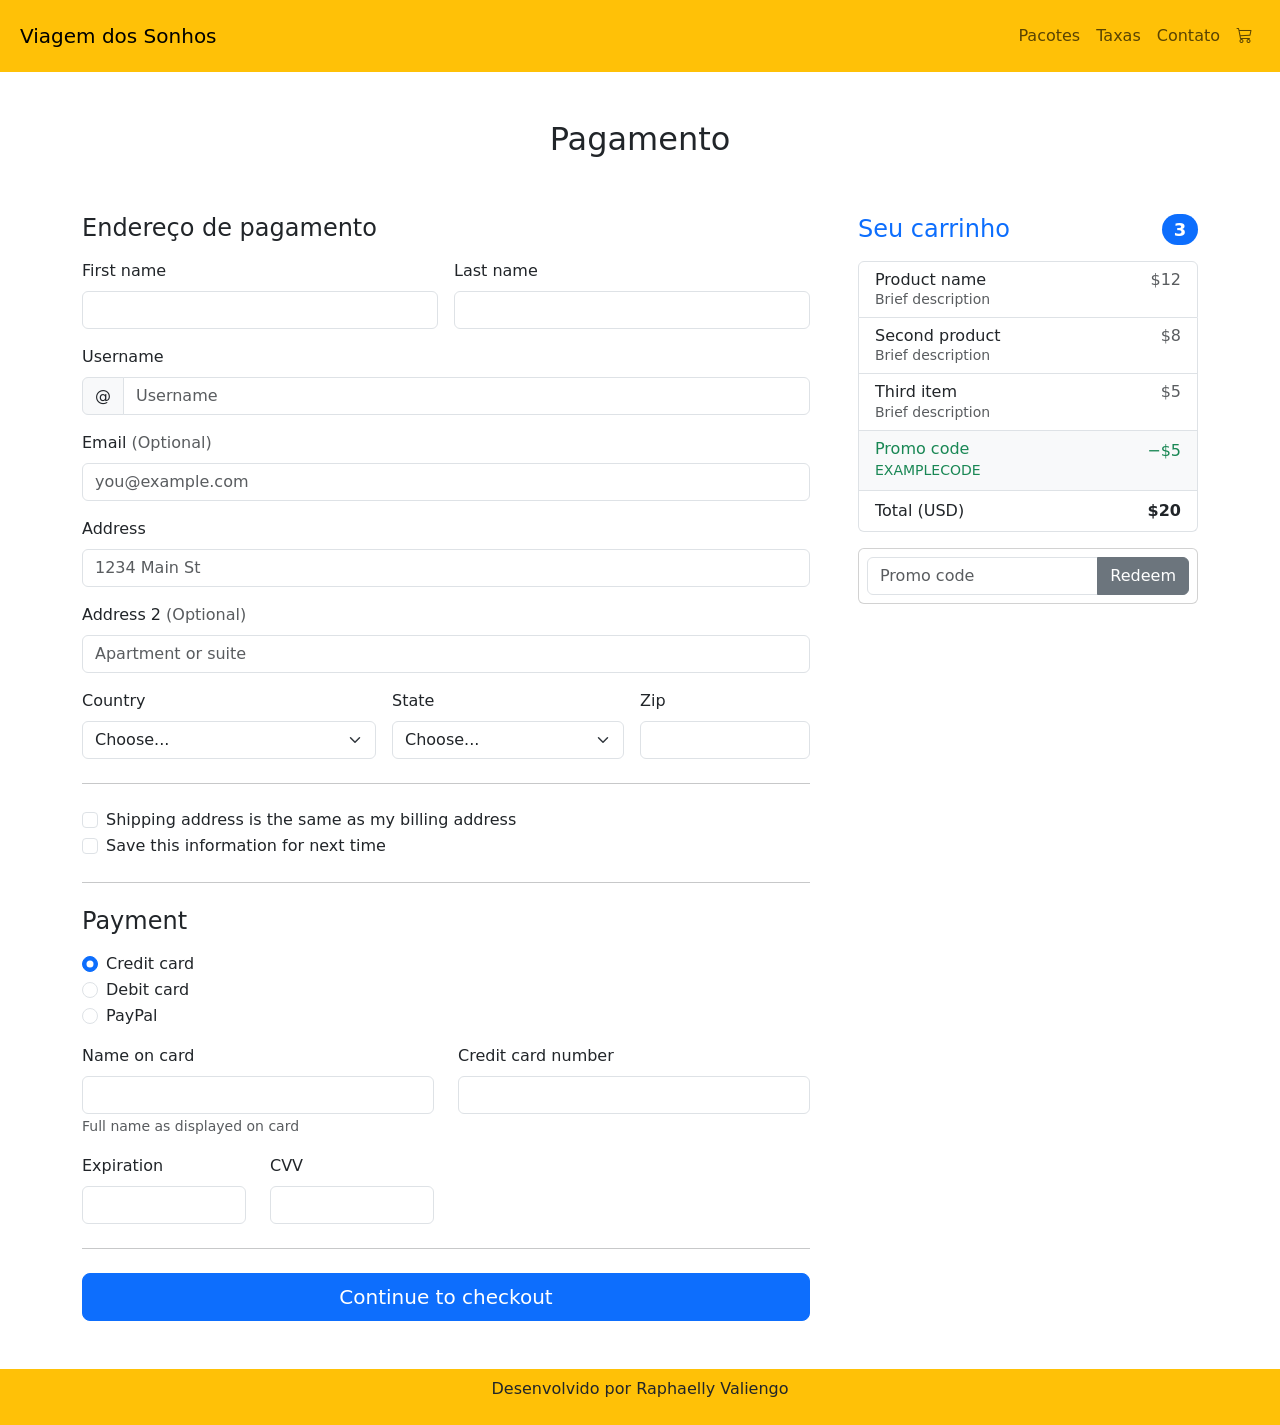
==== checkout.html @ 4e09d9ed "Adiciona modal e checkout" ====
<!DOCTYPE html>
<html lang="pt-BR">

<head>
  <meta charset="UTF-8">
  <meta name="viewport" content="width=device-width, initial-scale=1.0">
  <title>Viagem dos Sonhos</title>
  <link href="https://cdn.jsdelivr.net/npm/bootstrap@5.3.8/dist/css/bootstrap.min.css" rel="stylesheet"
    integrity="sha384-sRIl4kxILFvY47J16cr9ZwB07vP4J8+LH7qKQnuqkuIAvNWLzeN8tE5YBujZqJLB" crossorigin="anonymous">
  <link rel="stylesheet" href="https://cdn.jsdelivr.net/npm/bootstrap-icons@1.13.1/font/bootstrap-icons.min.css">
  <link rel="stylesheet" href="css/style.css">
</head>

<body>
  <header class="container-fluid p-2 bg-warning text-center">
    <nav class="navbar navbar-expand-lg bg-warning">
      <div class="container-fluid">
        <a class="navbar-brand" href="index.html">Viagem dos Sonhos</a>
        <button class="navbar-toggler" type="button" data-bs-toggle="collapse" data-bs-target="#navbarSupportedContent"
          aria-controls="navbarSupportedContent" aria-expanded="false" aria-label="Toggle navigation">
          <span class="navbar-toggler-icon"></span>
        </button>
        <div class="collapse navbar-collapse justify-content-end" id="navbarSupportedContent">
          <ul class="navbar-nav">
            <li class="nav-item">
              <a class="nav-link" aria-current="page" href="#">Pacotes</a>
            </li>
            <li class="nav-item">
              <a class="nav-link" href="#">Taxas</a>
            </li>
            <li class="nav-item">
              <a class="nav-link" href="#">Contato</a>
            </li>
            <li class="nav-item">
              <a class="nav-link" href="#">
                <i class="bi bi-cart3"></i>
              </a>
            </li>
          </ul>
        </div>
      </div>
    </nav>
  </header>

  <main class="container pb-5">
    <div class="py-5 text-center">
      <h1 class="h2">Pagamento</h1>
    </div>
    <div class="row g-5">
      <div class="col-md-5 col-lg-4 order-md-last">
        <h4 class="d-flex justify-content-between align-items-center mb-3"> <span class="text-primary">Seu
            carrinho</span> <span class="badge bg-primary rounded-pill">3</span> </h4>
        <ul class="list-group mb-3">
          <li class="list-group-item d-flex justify-content-between lh-sm">
            <div>
              <h6 class="my-0">Product name</h6> <small class="text-body-secondary">Brief description</small>
            </div> <span class="text-body-secondary">$12</span>
          </li>
          <li class="list-group-item d-flex justify-content-between lh-sm">
            <div>
              <h6 class="my-0">Second product</h6> <small class="text-body-secondary">Brief description</small>
            </div> <span class="text-body-secondary">$8</span>
          </li>
          <li class="list-group-item d-flex justify-content-between lh-sm">
            <div>
              <h6 class="my-0">Third item</h6> <small class="text-body-secondary">Brief description</small>
            </div> <span class="text-body-secondary">$5</span>
          </li>
          <li class="list-group-item d-flex justify-content-between bg-body-tertiary">
            <div class="text-success">
              <h6 class="my-0">Promo code</h6> <small>EXAMPLECODE</small>
            </div> <span class="text-success">−$5</span>
          </li>
          <li class="list-group-item d-flex justify-content-between"> <span>Total (USD)</span> <strong>$20</strong>
          </li>
        </ul>
        <form class="card p-2">
          <div class="input-group"> <input type="text" class="form-control" placeholder="Promo code"> <button
              type="submit" class="btn btn-secondary">Redeem</button> </div>
        </form>
      </div>
      <div class="col-md-7 col-lg-8">
        <h4 class="mb-3">Endereço de pagamento</h4>
        <form class="needs-validation" novalidate>
          <div class="row g-3">
            <div class="col-sm-6"> <label for="firstName" class="form-label">First name</label> <input type="text"
                class="form-control" id="firstName" placeholder="" value="" required>
              <div class="invalid-feedback">
                Valid first name is required.
              </div>
            </div>
            <div class="col-sm-6"> <label for="lastName" class="form-label">Last name</label> <input type="text"
                class="form-control" id="lastName" placeholder="" value="" required>
              <div class="invalid-feedback">
                Valid last name is required.
              </div>
            </div>
            <div class="col-12"> <label for="username" class="form-label">Username</label>
              <div class="input-group has-validation"> <span class="input-group-text">@</span> <input type="text"
                  class="form-control" id="username" placeholder="Username" required>
                <div class="invalid-feedback">
                  Your username is required.
                </div>
              </div>
            </div>
            <div class="col-12"> <label for="email" class="form-label">Email <span
                  class="text-body-secondary">(Optional)</span></label> <input type="email" class="form-control"
                id="email" placeholder="you@example.com">
              <div class="invalid-feedback">
                Please enter a valid email address for shipping updates.
              </div>
            </div>
            <div class="col-12"> <label for="address" class="form-label">Address</label> <input type="text"
                class="form-control" id="address" placeholder="1234 Main St" required>
              <div class="invalid-feedback">
                Please enter your shipping address.
              </div>
            </div>
            <div class="col-12"> <label for="address2" class="form-label">Address 2 <span
                  class="text-body-secondary">(Optional)</span></label> <input type="text" class="form-control"
                id="address2" placeholder="Apartment or suite"> </div>
            <div class="col-md-5"> <label for="country" class="form-label">Country</label> <select class="form-select"
                id="country" required>
                <option value="">Choose...</option>
                <option>United States</option>
              </select>
              <div class="invalid-feedback">
                Please select a valid country.
              </div>
            </div>
            <div class="col-md-4"> <label for="state" class="form-label">State</label> <select class="form-select"
                id="state" required>
                <option value="">Choose...</option>
                <option>California</option>
              </select>
              <div class="invalid-feedback">
                Please provide a valid state.
              </div>
            </div>
            <div class="col-md-3"> <label for="zip" class="form-label">Zip</label> <input type="text"
                class="form-control" id="zip" placeholder="" required>
              <div class="invalid-feedback">
                Zip code required.
              </div>
            </div>
          </div>
          <hr class="my-4">
          <div class="form-check"> <input type="checkbox" class="form-check-input" id="same-address"> <label
              class="form-check-label" for="same-address">Shipping address is the same as my billing address</label>
          </div>
          <div class="form-check"> <input type="checkbox" class="form-check-input" id="save-info"> <label
              class="form-check-label" for="save-info">Save this information for next time</label> </div>
          <hr class="my-4">
          <h4 class="mb-3">Payment</h4>
          <div class="my-3">
            <div class="form-check"> <input id="credit" name="paymentMethod" type="radio" class="form-check-input"
                checked required> <label class="form-check-label" for="credit">Credit card</label> </div>
            <div class="form-check"> <input id="debit" name="paymentMethod" type="radio" class="form-check-input"
                required> <label class="form-check-label" for="debit">Debit card</label> </div>
            <div class="form-check"> <input id="paypal" name="paymentMethod" type="radio" class="form-check-input"
                required> <label class="form-check-label" for="paypal">PayPal</label> </div>
          </div>
          <div class="row gy-3">
            <div class="col-md-6"> <label for="cc-name" class="form-label">Name on card</label> <input type="text"
                class="form-control" id="cc-name" placeholder="" required> <small class="text-body-secondary">Full
                name as displayed on card</small>
              <div class="invalid-feedback">
                Name on card is required
              </div>
            </div>
            <div class="col-md-6"> <label for="cc-number" class="form-label">Credit card number</label> <input
                type="text" class="form-control" id="cc-number" placeholder="" required>
              <div class="invalid-feedback">
                Credit card number is required
              </div>
            </div>
            <div class="col-md-3"> <label for="cc-expiration" class="form-label">Expiration</label> <input type="text"
                class="form-control" id="cc-expiration" placeholder="" required>
              <div class="invalid-feedback">
                Expiration date required
              </div>
            </div>
            <div class="col-md-3"> <label for="cc-cvv" class="form-label">CVV</label> <input type="text"
                class="form-control" id="cc-cvv" placeholder="" required>
              <div class="invalid-feedback">
                Security code required
              </div>
            </div>
          </div>
          <hr class="my-4"> <button class="w-100 btn btn-primary btn-lg" type="submit">Continue to checkout</button>
        </form>
      </div>
    </div>
  </main>

  <footer class="container-fluid bg-warning p-2 text-center">
    <p>Desenvolvido por Raphaelly Valiengo</p>
  </footer>
  <script src="https://cdn.jsdelivr.net/npm/bootstrap@5.3.8/dist/js/bootstrap.bundle.min.js"
    integrity="sha384-FKyoEForCGlyvwx9Hj09JcYn3nv7wiPVlz7YYwJrWVcXK/BmnVDxM+D2scQbITxI"
    crossorigin="anonymous"></script>
</body>

</html>
---- css/style.css ----
h2 {
    font-size: 24px;
    text-transform: uppercase;
    color: #303030;
    font-weight: 600;
}

.carousel-caption h5 {
    font-size: 80px;
    color: #ffc107;
    text-shadow: 2px 2px 2px black;
}
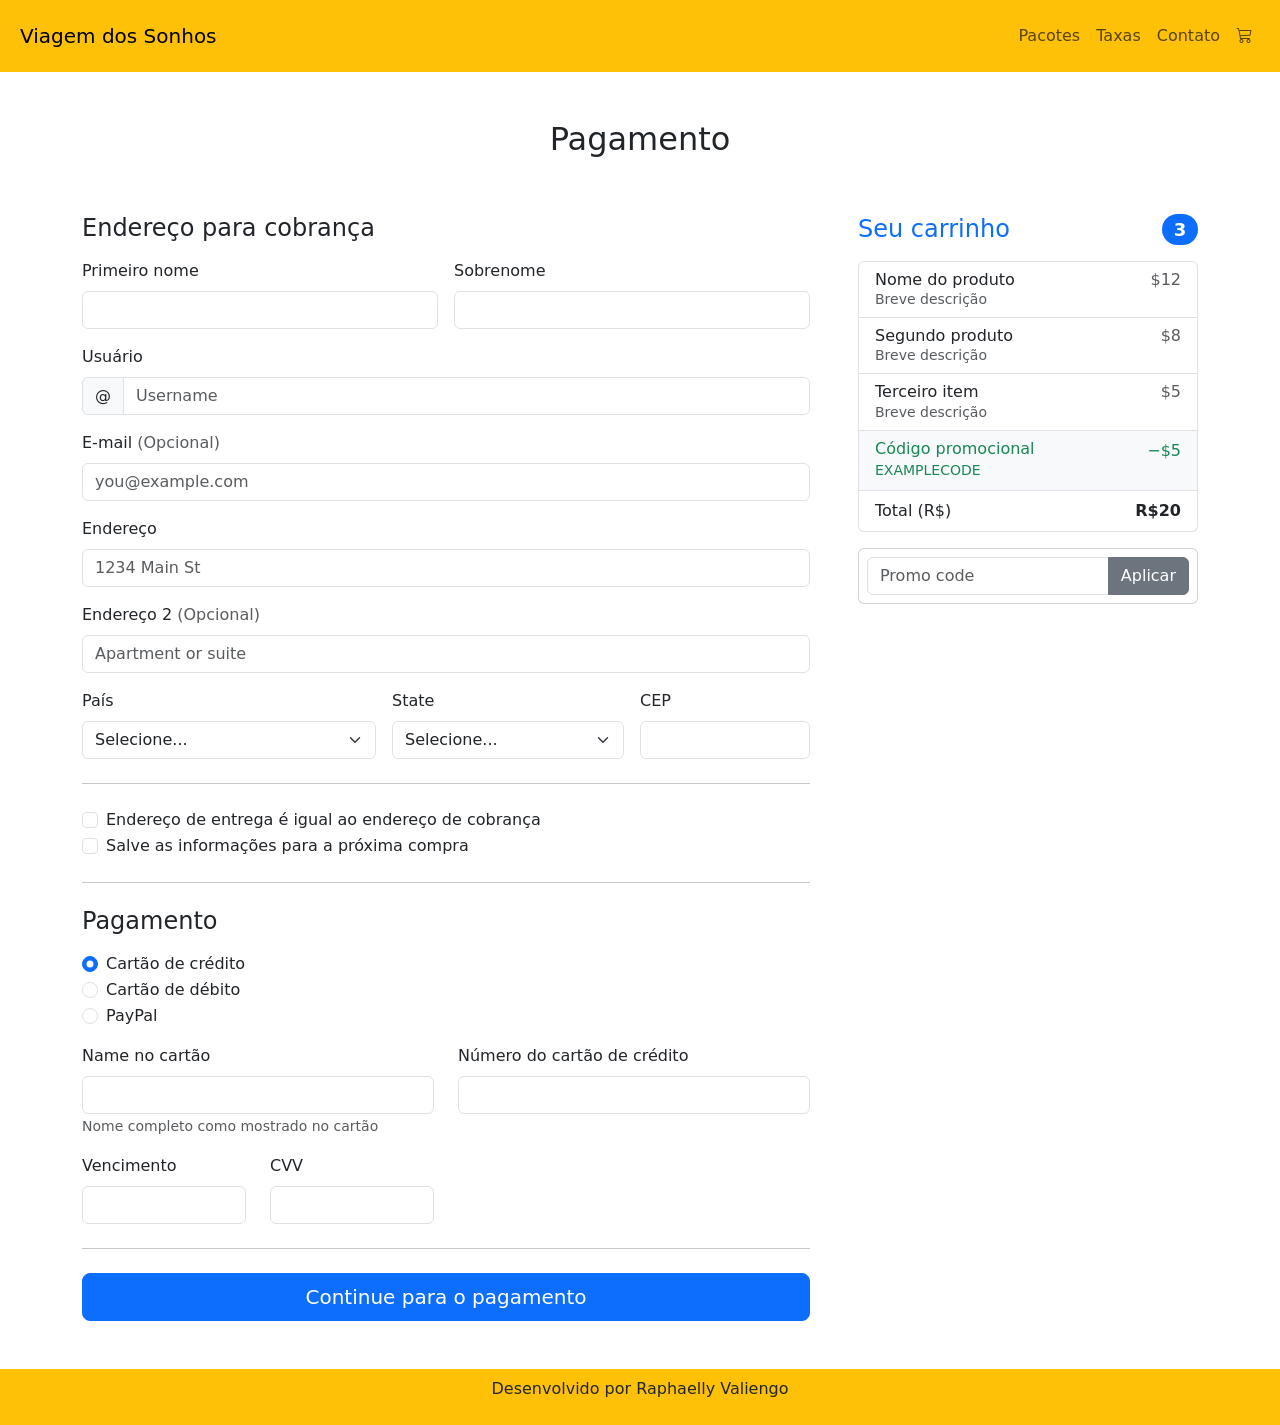
==== commit 4407b85c: "Adiciona tradução para o checkout" ====
--- a/checkout.html
+++ b/checkout.html
@@ -23,16 +23,16 @@
         <div class="collapse navbar-collapse justify-content-end" id="navbarSupportedContent">
           <ul class="navbar-nav">
             <li class="nav-item">
-              <a class="nav-link" aria-current="page" href="#">Pacotes</a>
-            </li>
-            <li class="nav-item">
-              <a class="nav-link" href="#">Taxas</a>
-            </li>
-            <li class="nav-item">
-              <a class="nav-link" href="#">Contato</a>
-            </li>
-            <li class="nav-item">
-              <a class="nav-link" href="#">
+              <a class="nav-link" aria-current="page" href="index.html#pacotes">Pacotes</a>
+            </li>
+            <li class="nav-item">
+              <a class="nav-link" href="index.html#taxas">Taxas</a>
+            </li>
+            <li class="nav-item">
+              <a class="nav-link" href="index.html#contato">Contato</a>
+            </li>
+            <li class="nav-item">
+              <a class="nav-link" href="checkout.html">
                 <i class="bi bi-cart3"></i>
               </a>
             </li>
@@ -53,141 +53,142 @@
         <ul class="list-group mb-3">
           <li class="list-group-item d-flex justify-content-between lh-sm">
             <div>
-              <h6 class="my-0">Product name</h6> <small class="text-body-secondary">Brief description</small>
+              <h6 class="my-0">Nome do produto</h6> <small class="text-body-secondary">Breve descrição</small>
             </div> <span class="text-body-secondary">$12</span>
           </li>
           <li class="list-group-item d-flex justify-content-between lh-sm">
             <div>
-              <h6 class="my-0">Second product</h6> <small class="text-body-secondary">Brief description</small>
+              <h6 class="my-0">Segundo produto</h6> <small class="text-body-secondary">Breve descrição</small>
             </div> <span class="text-body-secondary">$8</span>
           </li>
           <li class="list-group-item d-flex justify-content-between lh-sm">
             <div>
-              <h6 class="my-0">Third item</h6> <small class="text-body-secondary">Brief description</small>
+              <h6 class="my-0">Terceiro item</h6> <small class="text-body-secondary">Breve descrição</small>
             </div> <span class="text-body-secondary">$5</span>
           </li>
           <li class="list-group-item d-flex justify-content-between bg-body-tertiary">
             <div class="text-success">
-              <h6 class="my-0">Promo code</h6> <small>EXAMPLECODE</small>
+              <h6 class="my-0">Código promocional</h6> <small>EXAMPLECODE</small>
             </div> <span class="text-success">−$5</span>
           </li>
-          <li class="list-group-item d-flex justify-content-between"> <span>Total (USD)</span> <strong>$20</strong>
+          <li class="list-group-item d-flex justify-content-between"> <span>Total (R$)</span> <strong>R$20</strong>
           </li>
         </ul>
         <form class="card p-2">
           <div class="input-group"> <input type="text" class="form-control" placeholder="Promo code"> <button
-              type="submit" class="btn btn-secondary">Redeem</button> </div>
+              type="submit" class="btn btn-secondary">Aplicar</button> </div>
         </form>
       </div>
       <div class="col-md-7 col-lg-8">
-        <h4 class="mb-3">Endereço de pagamento</h4>
+        <h4 class="mb-3">Endereço para cobrança</h4>
         <form class="needs-validation" novalidate>
           <div class="row g-3">
-            <div class="col-sm-6"> <label for="firstName" class="form-label">First name</label> <input type="text"
+            <div class="col-sm-6"> <label for="firstName" class="form-label">Primeiro nome</label> <input type="text"
                 class="form-control" id="firstName" placeholder="" value="" required>
               <div class="invalid-feedback">
-                Valid first name is required.
-              </div>
-            </div>
-            <div class="col-sm-6"> <label for="lastName" class="form-label">Last name</label> <input type="text"
+                Primeiro nome válido é obrigatório.
+              </div>
+            </div>
+            <div class="col-sm-6"> <label for="lastName" class="form-label">Sobrenome</label> <input type="text"
                 class="form-control" id="lastName" placeholder="" value="" required>
               <div class="invalid-feedback">
-                Valid last name is required.
-              </div>
-            </div>
-            <div class="col-12"> <label for="username" class="form-label">Username</label>
+                Sobrenome válido é obrigatório.
+              </div>
+            </div>
+            <div class="col-12"> <label for="username" class="form-label">Usuário</label>
               <div class="input-group has-validation"> <span class="input-group-text">@</span> <input type="text"
                   class="form-control" id="username" placeholder="Username" required>
                 <div class="invalid-feedback">
-                  Your username is required.
+                  Seu usuário é obrigatório.
                 </div>
               </div>
             </div>
-            <div class="col-12"> <label for="email" class="form-label">Email <span
-                  class="text-body-secondary">(Optional)</span></label> <input type="email" class="form-control"
+            <div class="col-12"> <label for="email" class="form-label">E-mail <span
+                  class="text-body-secondary">(Opcional)</span></label> <input type="email" class="form-control"
                 id="email" placeholder="you@example.com">
               <div class="invalid-feedback">
-                Please enter a valid email address for shipping updates.
-              </div>
-            </div>
-            <div class="col-12"> <label for="address" class="form-label">Address</label> <input type="text"
+                Por favor insira um endereço de e-mail válido para atualizações da entrega.
+              </div>
+            </div>
+            <div class="col-12"> <label for="address" class="form-label">Endereço</label> <input type="text"
                 class="form-control" id="address" placeholder="1234 Main St" required>
               <div class="invalid-feedback">
-                Please enter your shipping address.
-              </div>
-            </div>
-            <div class="col-12"> <label for="address2" class="form-label">Address 2 <span
-                  class="text-body-secondary">(Optional)</span></label> <input type="text" class="form-control"
+                Por favor insira seu endereço de entrega.
+              </div>
+            </div>
+            <div class="col-12"> <label for="address2" class="form-label">Endereço 2 <span
+                  class="text-body-secondary">(Opcional)</span></label> <input type="text" class="form-control"
                 id="address2" placeholder="Apartment or suite"> </div>
-            <div class="col-md-5"> <label for="country" class="form-label">Country</label> <select class="form-select"
+            <div class="col-md-5"> <label for="country" class="form-label">País</label> <select class="form-select"
                 id="country" required>
-                <option value="">Choose...</option>
-                <option>United States</option>
+                <option value="">Selecione...</option>
+                <option>Brasil</option>
               </select>
               <div class="invalid-feedback">
-                Please select a valid country.
+                Por favor selecione um país válido.
               </div>
             </div>
             <div class="col-md-4"> <label for="state" class="form-label">State</label> <select class="form-select"
                 id="state" required>
-                <option value="">Choose...</option>
-                <option>California</option>
+                <option value="">Selecione...</option>
+                <option>Rio de Janeiro</option>
               </select>
               <div class="invalid-feedback">
-                Please provide a valid state.
-              </div>
-            </div>
-            <div class="col-md-3"> <label for="zip" class="form-label">Zip</label> <input type="text"
+                Por favor escolha um estado válido.
+              </div>
+            </div>
+            <div class="col-md-3"> <label for="zip" class="form-label">CEP</label> <input type="text"
                 class="form-control" id="zip" placeholder="" required>
               <div class="invalid-feedback">
-                Zip code required.
+                CEP é obrigatório.
               </div>
             </div>
           </div>
           <hr class="my-4">
           <div class="form-check"> <input type="checkbox" class="form-check-input" id="same-address"> <label
-              class="form-check-label" for="same-address">Shipping address is the same as my billing address</label>
+              class="form-check-label" for="same-address">Endereço de entrega é igual ao endereço de cobrança</label>
           </div>
           <div class="form-check"> <input type="checkbox" class="form-check-input" id="save-info"> <label
-              class="form-check-label" for="save-info">Save this information for next time</label> </div>
+              class="form-check-label" for="save-info">Salve as informações para a próxima compra</label> </div>
           <hr class="my-4">
-          <h4 class="mb-3">Payment</h4>
+          <h4 class="mb-3">Pagamento</h4>
           <div class="my-3">
             <div class="form-check"> <input id="credit" name="paymentMethod" type="radio" class="form-check-input"
-                checked required> <label class="form-check-label" for="credit">Credit card</label> </div>
+                checked required> <label class="form-check-label" for="credit">Cartão de crédito</label> </div>
             <div class="form-check"> <input id="debit" name="paymentMethod" type="radio" class="form-check-input"
-                required> <label class="form-check-label" for="debit">Debit card</label> </div>
+                required> <label class="form-check-label" for="debit">Cartão de débito</label> </div>
             <div class="form-check"> <input id="paypal" name="paymentMethod" type="radio" class="form-check-input"
                 required> <label class="form-check-label" for="paypal">PayPal</label> </div>
           </div>
           <div class="row gy-3">
-            <div class="col-md-6"> <label for="cc-name" class="form-label">Name on card</label> <input type="text"
-                class="form-control" id="cc-name" placeholder="" required> <small class="text-body-secondary">Full
-                name as displayed on card</small>
-              <div class="invalid-feedback">
-                Name on card is required
-              </div>
-            </div>
-            <div class="col-md-6"> <label for="cc-number" class="form-label">Credit card number</label> <input
+            <div class="col-md-6"> <label for="cc-name" class="form-label">Name no cartão</label> <input type="text"
+                class="form-control" id="cc-name" placeholder="" required> <small class="text-body-secondary">Nome
+                completo como mostrado no cartão</small>
+              <div class="invalid-feedback">
+                Nome no cartão é obrigatório
+              </div>
+            </div>
+            <div class="col-md-6"> <label for="cc-number" class="form-label">Número do cartão de crédito</label> <input
                 type="text" class="form-control" id="cc-number" placeholder="" required>
               <div class="invalid-feedback">
-                Credit card number is required
-              </div>
-            </div>
-            <div class="col-md-3"> <label for="cc-expiration" class="form-label">Expiration</label> <input type="text"
+                Número do cartão de crédito é obrigatório
+              </div>
+            </div>
+            <div class="col-md-3"> <label for="cc-expiration" class="form-label">Vencimento</label> <input type="text"
                 class="form-control" id="cc-expiration" placeholder="" required>
               <div class="invalid-feedback">
-                Expiration date required
+                Vencimento é obrigatório
               </div>
             </div>
             <div class="col-md-3"> <label for="cc-cvv" class="form-label">CVV</label> <input type="text"
                 class="form-control" id="cc-cvv" placeholder="" required>
               <div class="invalid-feedback">
-                Security code required
-              </div>
-            </div>
-          </div>
-          <hr class="my-4"> <button class="w-100 btn btn-primary btn-lg" type="submit">Continue to checkout</button>
+                Código de segurança é obrigatório
+              </div>
+            </div>
+          </div>
+          <hr class="my-4"> <button class="w-100 btn btn-primary btn-lg" type="submit">Continue para o
+            pagamento</button>
         </form>
       </div>
     </div>
--- a/css/style.css
+++ b/css/style.css
@@ -1,6 +1,5 @@
 h2 {
-    font-size: 24px;
-    text-transform: uppercase;
+    font-size: 54px;
     color: #303030;
     font-weight: 600;
 }
